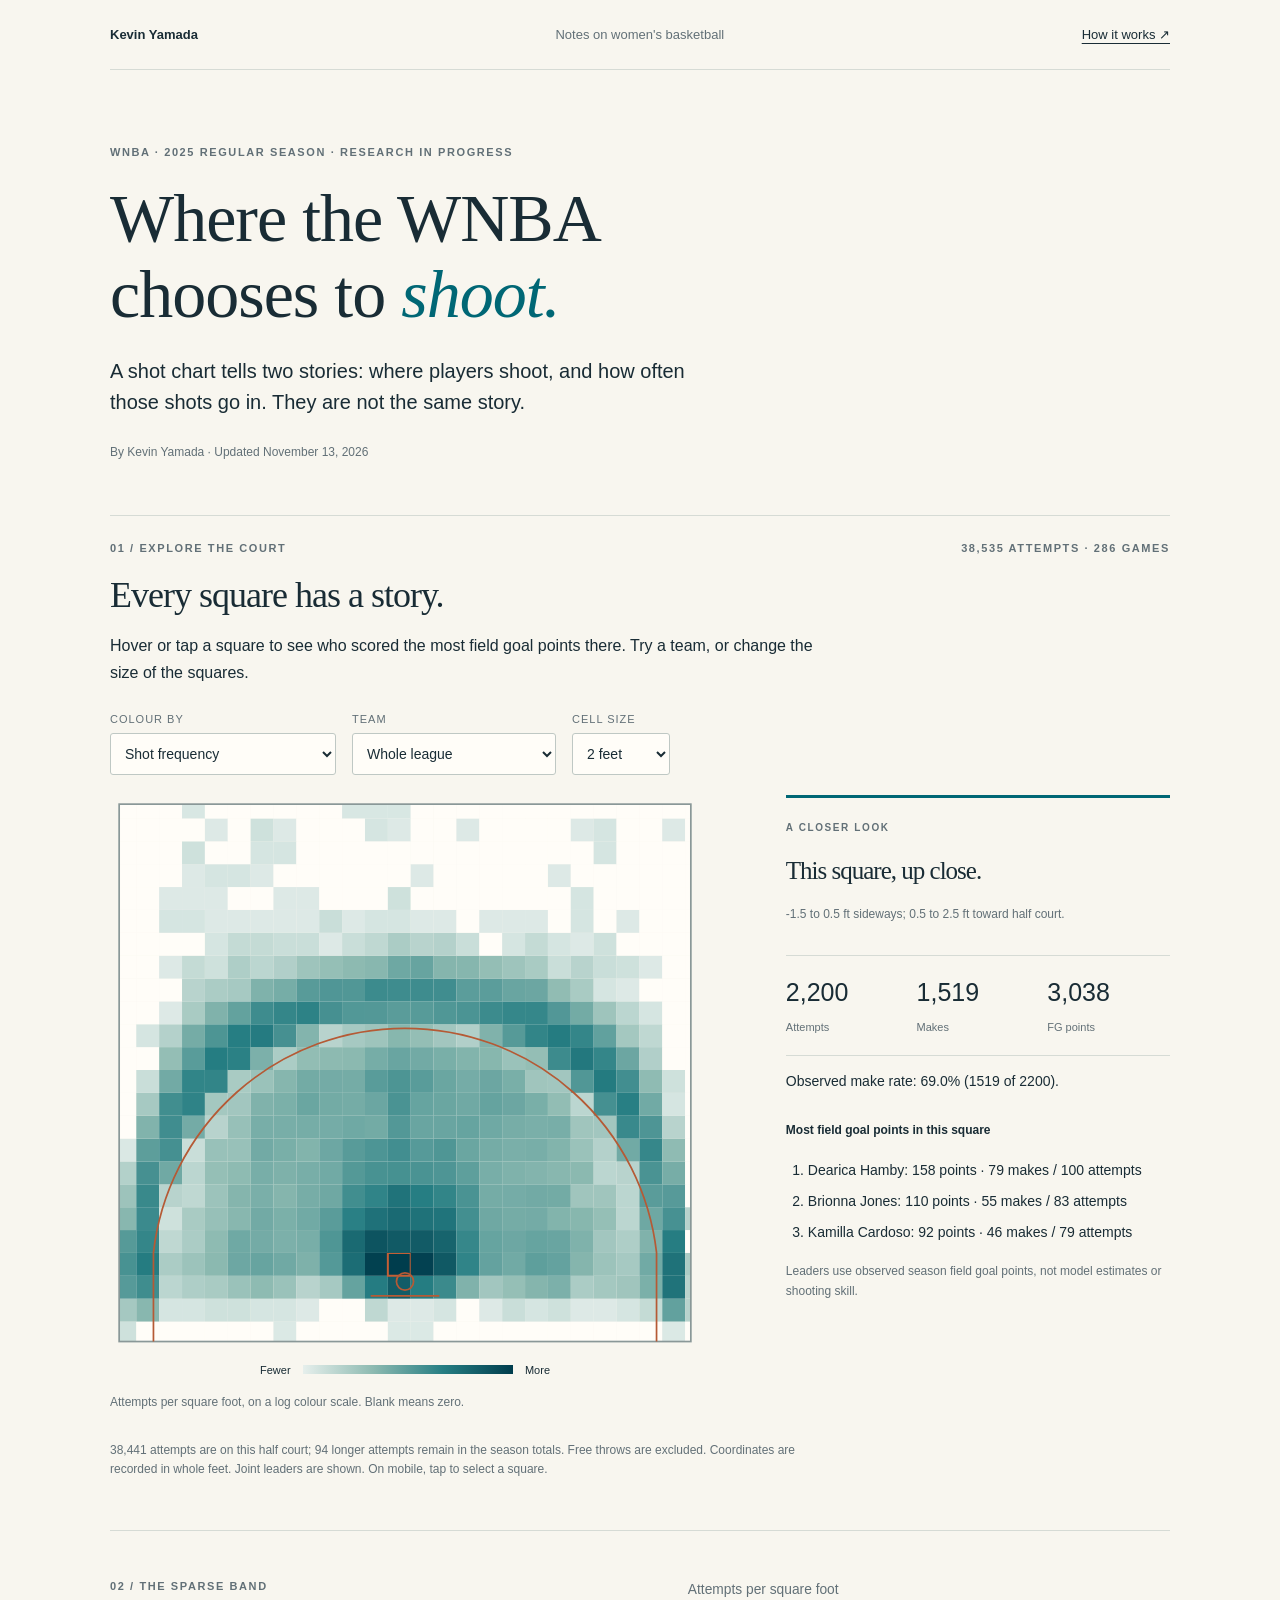
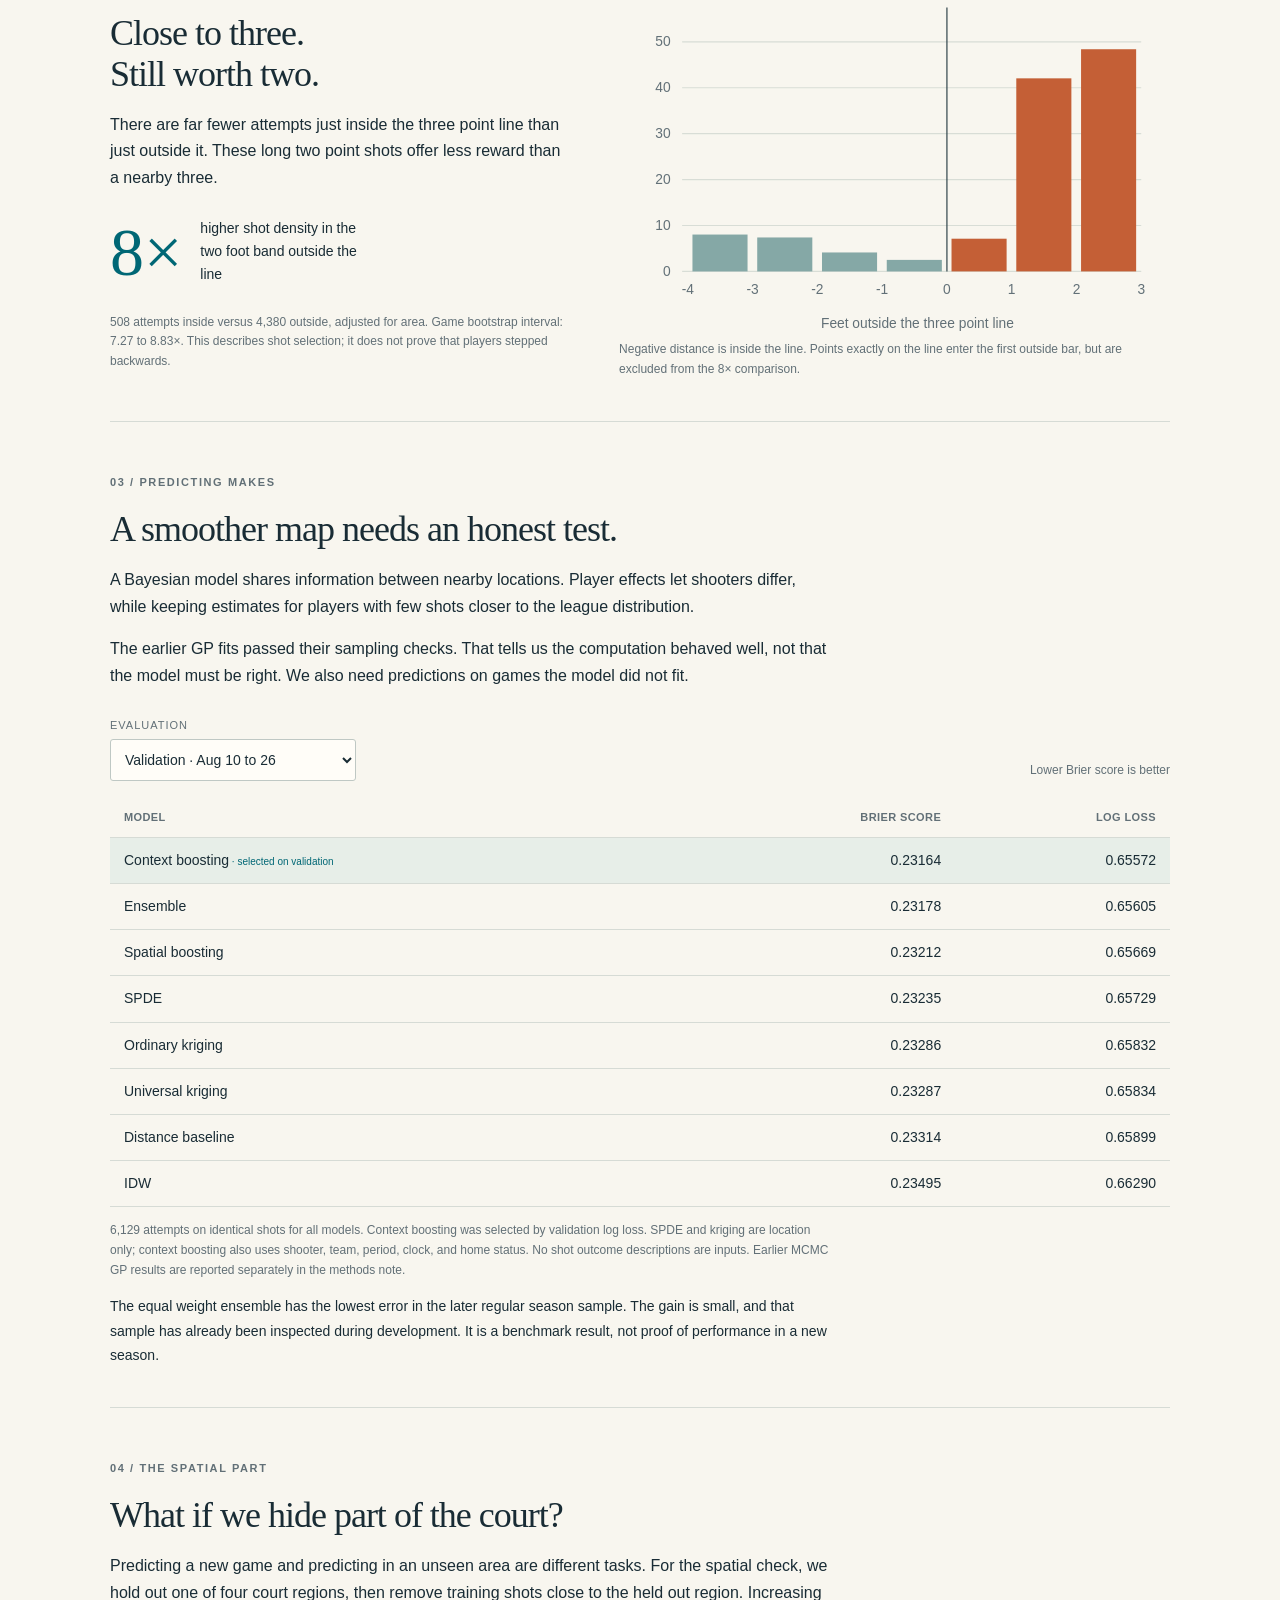
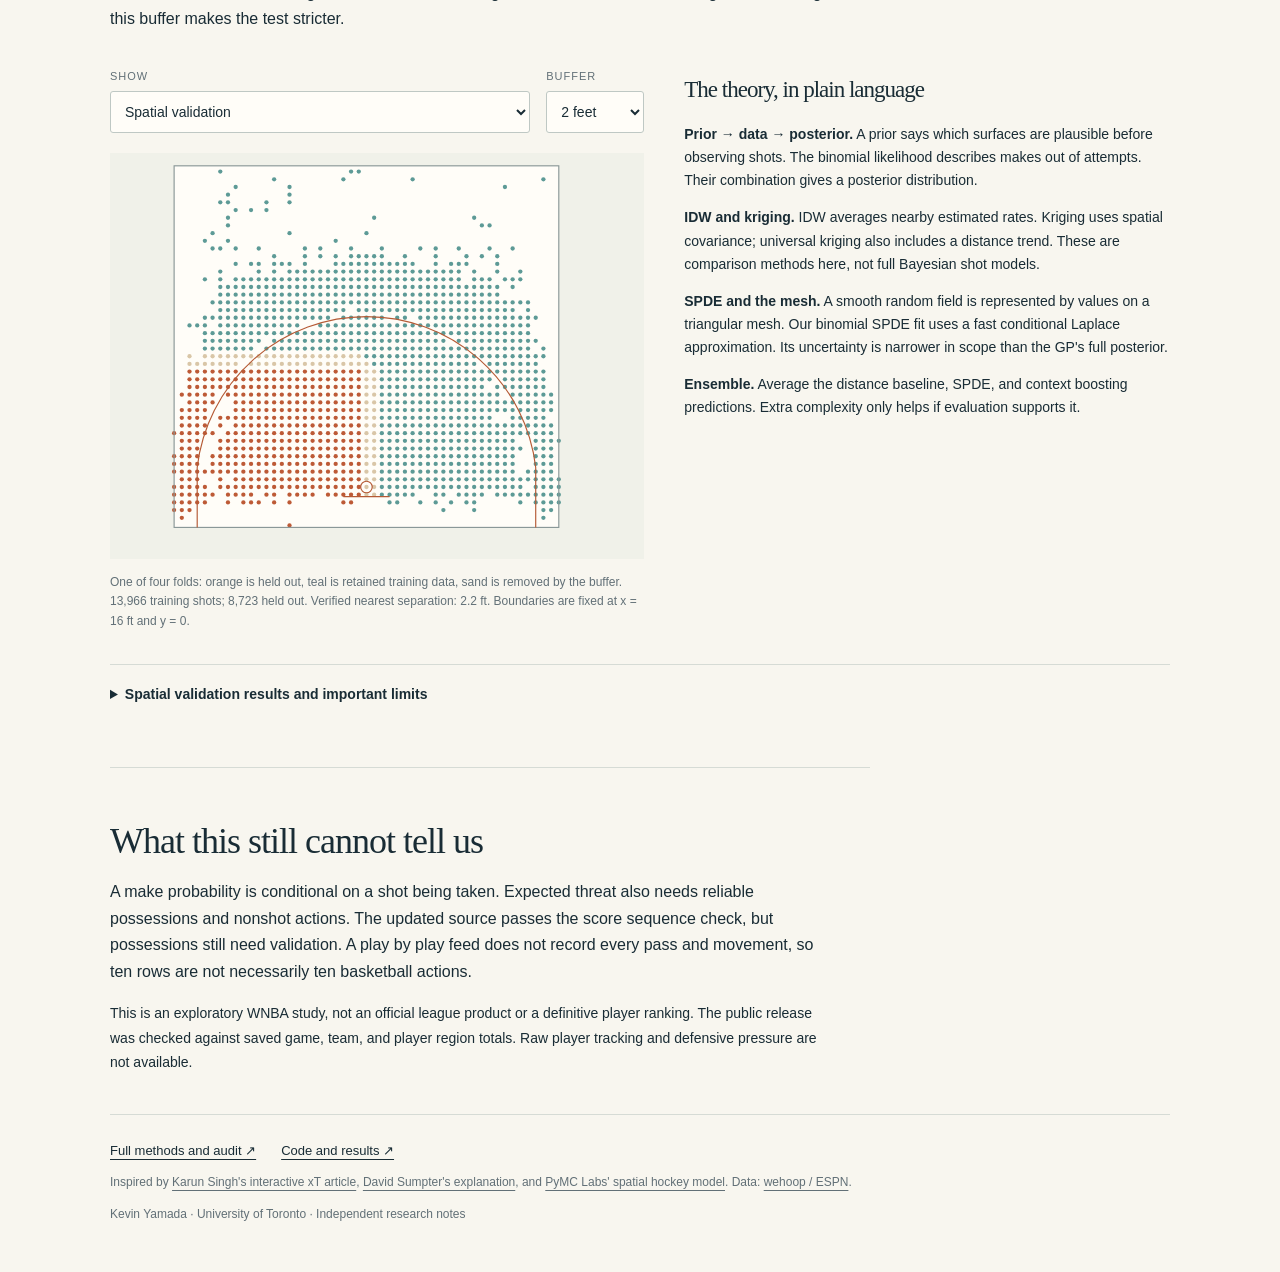
==== wnba/index.html @ 1b4ddf66 "Add interactive WNBA spatial shooting study and audited model comparisons" ====
<!doctype html>
<html lang="en">
<head>
<meta charset="utf-8"><meta name="viewport" content="width=device-width,initial-scale=1">
<title>Where the WNBA chooses to shoot | Kevin Yamada</title>
<meta name="description" content="Explore 38,535 WNBA shots, the sparse band inside the three point line, and what spatial models can actually predict.">
<link rel="stylesheet" href="style.css">
</head>
<body>
<a class="skip" href="#explore">Skip to the court</a>
<header><a href="/">Kevin Yamada</a><span>Notes on women's basketball</span><a href="#methods">How it works ↗</a></header>
<main>
<section class="intro"><p class="kicker">WNBA · 2025 regular season · Research in progress</p><h1>Where the WNBA<br>chooses to <em>shoot.</em></h1><p class="lede">A shot chart tells two stories: where players shoot, and how often those shots go in. They are not the same story.</p><p class="byline">By Kevin Yamada · Updated November 13, 2026</p></section>
<section id="explore" class="explore" aria-labelledby="explore-title"><div class="section-label"><span>01 / Explore the court</span><span>38,535 attempts · 286 games</span></div><h2 id="explore-title">Every square has a story.</h2><p>Hover or tap a square to see who scored the most field goal points there. Try a team, or change the size of the squares.</p>
<div class="controls"><label>Colour by<select id="metric"><option value="attempts">Shot frequency</option><option value="rate">Observed make rate</option><option value="gp">Bayesian make probability</option></select></label><label>Team<select id="team"><option value="all">Whole league</option></select></label><label>Cell size<select id="size"><option value="1">1 foot</option><option value="2" selected>2 feet</option><option value="4">4 feet</option></select></label></div>
<div class="court-layout"><div class="court-wrap"><svg id="court" viewBox="-8 -8 516 486" tabindex="0" role="img" aria-label="Interactive WNBA shot chart. Use arrow keys to explore squares, or hover and tap."></svg><div class="legend"><span id="legend-low">Fewer</span><span class="ramp" id="ramp"></span><span id="legend-high">More</span></div><p id="map-note" class="caption"></p></div><aside id="cell-info" aria-live="polite"><p class="kicker">A closer look</p><h3 id="cell-title">Pick a square.</h3><p id="cell-location">Hover, tap, or use the arrow keys on the court.</p><div class="cell-stats"><div><b id="cell-n">—</b><span>Attempts</span></div><div><b id="cell-k">—</b><span>Makes</span></div><div><b id="cell-points">—</b><span>FG points</span></div></div><p id="cell-rate"></p><p class="leader-label">Most field goal points in this square</p><ol id="leaders"></ol><p id="cell-caution" class="caption">A scoring total measures volume. It is not a ranking of shooting skill.</p><button type="button" id="unpin" hidden>Clear selection</button></aside></div>
<p class="caption">38,441 attempts are on this half court; 94 longer attempts remain in the season totals. Free throws are excluded. Coordinates are recorded in whole feet. Joint leaders are shown. On mobile, tap to select a square.</p>
<noscript><p>This interactive chart needs JavaScript. <a href="https://github.com/kevinyamada/kevinyamada.github.io/blob/main/wnba/research/summary.md">Read the results as text.</a></p></noscript><p id="load-error" hidden>Unable to load the chart. Please reload, or read the linked research notes.</p>
</section>
<section class="band-story" aria-labelledby="band-title"><div><p class="kicker">02 / The sparse band</p><h2 id="band-title">Close to three.<br> Still worth two.</h2><p>There are far fewer attempts just inside the three point line than just outside it. These long two point shots offer less reward than a nearby three.</p><p class="finding"><strong>8×</strong><span>higher shot density in the two foot band outside the line</span></p><p class="caption">508 attempts inside versus 4,380 outside, adjusted for area. Game bootstrap interval: 7.27 to 8.83×. This describes shot selection; it does not prove that players stepped backwards.</p></div><figure><svg id="band" viewBox="0 0 480 320" role="img" aria-label="Shot density drops just inside the three point line and rises outside it"></svg><figcaption>Negative distance is inside the line. Points exactly on the line enter the first outside bar, but are excluded from the 8× comparison.</figcaption></figure></section>
<section id="models"><p class="kicker">03 / Predicting makes</p><h2>A smoother map needs an honest test.</h2><p>A Bayesian model shares information between nearby locations. Player effects let shooters differ, while keeping estimates for players with few shots closer to the league distribution.</p><p>The earlier GP fits passed their sampling checks. That tells us the computation behaved well, not that the model must be right. We also need predictions on games the model did not fit.</p>
<div class="results-head"><label>Evaluation<select id="evaluation"><option value="validation">Validation · Aug 10 to 26</option><option value="test">Later games · Aug 27 onward</option><option value="playoffs">Playoffs</option></select></label><span>Lower Brier score is better</span></div><div class="table-scroll"><table><thead><tr><th>Model</th><th>Brier score</th><th>Log loss</th></tr></thead><tbody id="results"></tbody></table></div><p id="result-note" class="caption"></p>
<p class="small">The equal weight ensemble has the lowest error in the later regular season sample. The gain is small, and that sample has already been inspected during development. It is a benchmark result, not proof of performance in a new season.</p>
</section>
<section id="methods"><p class="kicker">04 / The spatial part</p><h2>What if we hide part of the court?</h2><p>Predicting a new game and predicting in an unseen area are different tasks. For the spatial check, we hold out one of four court regions, then remove training shots close to the held out region. Increasing this buffer makes the test stricter.</p>
<div class="method-layout"><div><div class="controls compact"><label>Show<select id="geometry"><option value="buffer">Spatial validation</option><option value="mesh">SPDE mesh</option><option value="variogram">Residual variogram</option></select></label><label id="buffer-label">Buffer<select id="buffer"><option value="0">0 feet</option><option value="2" selected>2 feet</option><option value="4">4 feet</option></select></label></div><svg id="geometry-chart" viewBox="0 0 500 380" role="img" aria-label="Spatial validation regions, mesh, or variogram"></svg><p id="geometry-note" class="caption"></p></div><div class="method-copy"><h3>The theory, in plain language</h3><p><strong>Prior → data → posterior.</strong> A prior says which surfaces are plausible before observing shots. The binomial likelihood describes makes out of attempts. Their combination gives a posterior distribution.</p><p><strong>IDW and kriging.</strong> IDW averages nearby estimated rates. Kriging uses spatial covariance; universal kriging also includes a distance trend. These are comparison methods here, not full Bayesian shot models.</p><p><strong>SPDE and the mesh.</strong> A smooth random field is represented by values on a triangular mesh. Our binomial SPDE fit uses a fast conditional Laplace approximation. Its uncertainty is narrower in scope than the GP's full posterior.</p><p><strong>Ensemble.</strong> Average the distance baseline, SPDE, and context boosting predictions. Extra complexity only helps if evaluation supports it.</p></div></div>
<details><summary>Spatial validation results and important limits</summary><div class="table-scroll"><table><thead><tr><th>Model</th><th>0 ft buffer</th><th>2 ft buffer</th><th>4 ft buffer</th></tr></thead><tbody id="spatial-results"></tbody></table></div><p class="caption">Pooled Brier scores across four folds, weighted by shot counts. This diagnostic uses the early season training sample. Settings are fixed before fitting each spatial fold. Games can occur on both sides: it tests location transfer, not future game performance. Buffers are a sensitivity study, not a claim that all dependence ends after four feet.</p><p>Mesh refinement changed some local SPDE predictions. The mesh is an approximation, not a physical boundary on the court. Kriging's transformed rate likelihood is also an approximation. See the methods note for parameter choices and checks.</p></details>
</section>
<section class="ending"><h2>What this still cannot tell us</h2><p>A make probability is conditional on a shot being taken. Expected threat also needs reliable possessions and nonshot actions. The updated source passes the score sequence check, but possessions still need validation. A play by play feed does not record every pass and movement, so ten rows are not necessarily ten basketball actions.</p><p class="small">This is an exploratory WNBA study, not an official league product or a definitive player ranking. The public release was checked against saved game, team, and player region totals. Raw player tracking and defensive pressure are not available.</p></section>
<footer><div><a href="https://github.com/kevinyamada/kevinyamada.github.io/blob/main/wnba/research/summary.md">Full methods and audit ↗</a><a href="https://github.com/kevinyamada/kevinyamada.github.io/tree/main/wnba/research">Code and results ↗</a></div><p>Inspired by <a href="https://karun.in/blog/expected-threat.html">Karun Singh's interactive xT article</a>, <a href="https://soccermatics.medium.com/explaining-expected-threat-cbc775d97935">David Sumpter's explanation</a>, and <a href="https://www.pymc-labs.com/blog-posts/bayesian-spatial-modeling-for-evaluating-hockey-goaltending-performance">PyMC Labs' spatial hockey model</a>. Data: <a href="https://github.com/sportsdataverse/wehoop-wnba-data">wehoop / ESPN</a>.</p><p>Kevin Yamada · University of Toronto · Independent research notes</p></footer>
</main><script src="app.js"></script>
</body></html>
---- wnba/style.css ----
:root{--paper:#f8f6ef;--ink:#192c35;--muted:#627077;--line:#d6dbd5;--teal:#006775;--orange:#c45f36}*{box-sizing:border-box}html{scroll-behavior:smooth}body{margin:0;background:var(--paper);color:var(--ink);font-family:Arial,Helvetica,sans-serif;font-size:16px;line-height:1.65}a{color:inherit;text-underline-offset:4px}header,main{max-width:1060px;margin:auto}header{display:flex;gap:25px;justify-content:space-between;align-items:center;border-bottom:1px solid var(--line);padding:24px 0;font-size:13px}header>a:first-child{font-weight:700;text-decoration:none}header span{color:var(--muted)}main{padding-bottom:35px}.intro{max-width:760px;padding:62px 0 40px}.kicker,.section-label{font-size:11px;letter-spacing:1.6px;text-transform:uppercase;font-weight:700;color:var(--muted)}h1,h2,h3{font-family:Georgia,'Times New Roman',serif;line-height:1.12;font-weight:400;letter-spacing:-1px}h1{font-size:clamp(42px,5.8vw,68px);margin:18px 0 24px}h1 em{color:var(--teal);font-weight:400}h2{font-size:36px;margin:18px 0}h3{font-size:25px;margin:20px 0}.lede{font-size:20px;line-height:1.55;max-width:620px}.byline{font-size:12px;color:var(--muted);margin-top:25px}.section-label{display:flex;justify-content:space-between;border-top:1px solid var(--line);padding-top:23px;gap:15px}section>p{max-width:720px}.controls{display:flex;gap:16px;margin:24px 0 20px}label{display:flex;flex-direction:column;font-size:11px;text-transform:uppercase;letter-spacing:1px;color:var(--muted);gap:5px}select{background:#fffdf8;border:1px solid #bfc8c4;border-radius:3px;color:var(--ink);font-size:14px;padding:10px 30px 10px 10px;max-width:100%;min-height:42px}button,select{font-family:inherit}a:focus-visible,button:focus-visible,select:focus-visible,svg:focus-visible,summary:focus-visible{outline:3px solid var(--orange);outline-offset:3px}.court-layout{display:grid;grid-template-columns:1.65fr 1fr;gap:42px;align-items:start}.court-wrap{max-width:590px}#court{width:100%;display:block;touch-action:pan-y}#cell-info{border-top:3px solid var(--teal);padding:12px 0;position:sticky;top:20px}#cell-info .kicker{font-size:10px}#cell-location{font-size:12px;color:var(--muted);min-height:38px}.cell-stats{display:grid;grid-template-columns:repeat(3,1fr);gap:8px;border-top:1px solid var(--line);border-bottom:1px solid var(--line);padding:16px 0}.cell-stats b{font-size:25px;font-weight:500;display:block;font-variant-numeric:tabular-nums}.cell-stats span{font-size:11px;color:var(--muted)}#cell-rate{font-size:14px}.leader-label{font-size:12px;font-weight:700;margin-top:28px}#leaders{padding-left:22px;font-size:14px}#leaders li{padding:4px 0}#unpin{background:transparent;border:1px solid var(--line);padding:8px 14px;color:var(--ink);cursor:pointer}.legend{display:flex;gap:12px;align-items:center;max-width:290px;margin:10px auto 0;font-size:11px}.ramp{height:9px;flex:1;background:linear-gradient(90deg,#e6efec,#8dbab1,#267e83,#003d4d)}.caption,figcaption{font-size:12px;color:var(--muted);line-height:1.65}.caption{margin:14px 0}.band-story{border-top:1px solid var(--line);margin-top:50px;padding:35px 0;display:grid;grid-template-columns:1fr 1.2fr;gap:50px;align-items:center}.band-story figure{margin:0}.band-story svg{display:block;width:100%}.finding{display:flex;gap:18px;align-items:center;margin:26px 0}.finding strong{font-family:Georgia,serif;font-size:68px;font-weight:400;color:var(--teal);line-height:1}.finding span{max-width:170px;font-size:14px}#models,#methods{border-top:1px solid var(--line);padding:40px 0 25px}.results-head{display:flex;align-items:end;justify-content:space-between;margin:27px 0 16px;gap:20px}.results-head>span{font-size:12px;color:var(--muted)}table{width:100%;border-collapse:collapse;font-size:14px;font-variant-numeric:tabular-nums}th,td{text-align:right;border-bottom:1px solid var(--line);padding:11px 14px}th:first-child,td:first-child{text-align:left}th{font-size:11px;letter-spacing:.4px;text-transform:uppercase;color:var(--muted)}tr.selected{background:#e7eeE8}tr.selected td:first-child:after{content:'  · selected on validation';font-size:10px;color:var(--teal)}.table-scroll{overflow-x:auto}.small{font-size:14px;line-height:1.75}.method-layout{display:grid;grid-template-columns:1.1fr 1fr;gap:40px;margin-top:25px}.method-copy p{font-size:14px}.method-copy h3{font-size:23px}#geometry-chart{width:100%;display:block;background:#f0f1e9}.compact{margin-top:10px}.compact label:first-child{flex:1}details{border-top:1px solid var(--line);margin:18px 0;padding:18px 0}summary{cursor:pointer;font-size:14px;font-weight:700}details p{font-size:14px}details table{margin-top:20px}.ending{border-top:1px solid var(--line);padding:35px 0 25px;max-width:760px}footer{border-top:1px solid var(--line);padding-top:25px;color:var(--muted);font-size:12px}footer div{display:flex;gap:25px;font-size:13px;color:var(--ink)}footer p{max-width:770px}.skip{position:absolute;top:-100px;left:20px;background:white;padding:12px;z-index:10}.skip:focus{top:10px}.cell.selected{stroke:var(--orange);stroke-width:2;vector-effect:non-scaling-stroke}.court-lines{pointer-events:none;fill:none;stroke:#b55a35;stroke-width:1.5}.cell{cursor:crosshair}.label-svg{font-family:Arial,sans-serif;fill:var(--muted);font-size:12px}@media(max-width:1120px){header,main{margin-left:28px;margin-right:28px}}@media(max-width:680px){header,main{margin-left:19px;margin-right:19px}header{font-size:12px;padding:18px 0}header span{display:none}.intro{padding:34px 0 25px}h1{font-size:45px;letter-spacing:-1.5px}.lede{font-size:17px}h2{font-size:31px}.section-label{font-size:9px;letter-spacing:.7px}.controls{gap:8px;flex-wrap:wrap}.controls label:first-child{flex:1 1 48%}.controls label{flex:1 1 20%;min-width:75px}select{font-size:13px;padding-right:18px}.court-layout,.band-story,.method-layout{grid-template-columns:1fr;gap:20px}#cell-info{position:static;padding-top:8px}.cell-stats{padding:10px 0}#cell-info h3{margin:10px 0}.leader-label{margin-top:15px}.band-story{margin-top:25px;gap:10px}.band-story h2 br{display:none}.finding strong{font-size:58px}.results-head{align-items:center}.results-head>span{max-width:110px;font-size:11px}th,td{padding:10px 6px;font-size:12px}tr.selected td:first-child:after{display:block;font-size:9px}footer div{flex-direction:column;gap:7px}#models,#methods{padding-top:27px}}@media(prefers-reduced-motion:reduce){html{scroll-behavior:auto}}

@media(max-width:680px){.explore>.controls{display:grid;grid-template-columns:minmax(0,1fr) 95px}.explore>.controls label:first-child{grid-column:1 / -1}.explore>.controls select{width:100%}.explore>.controls label{min-width:0}}

[hidden]{display:none!important}
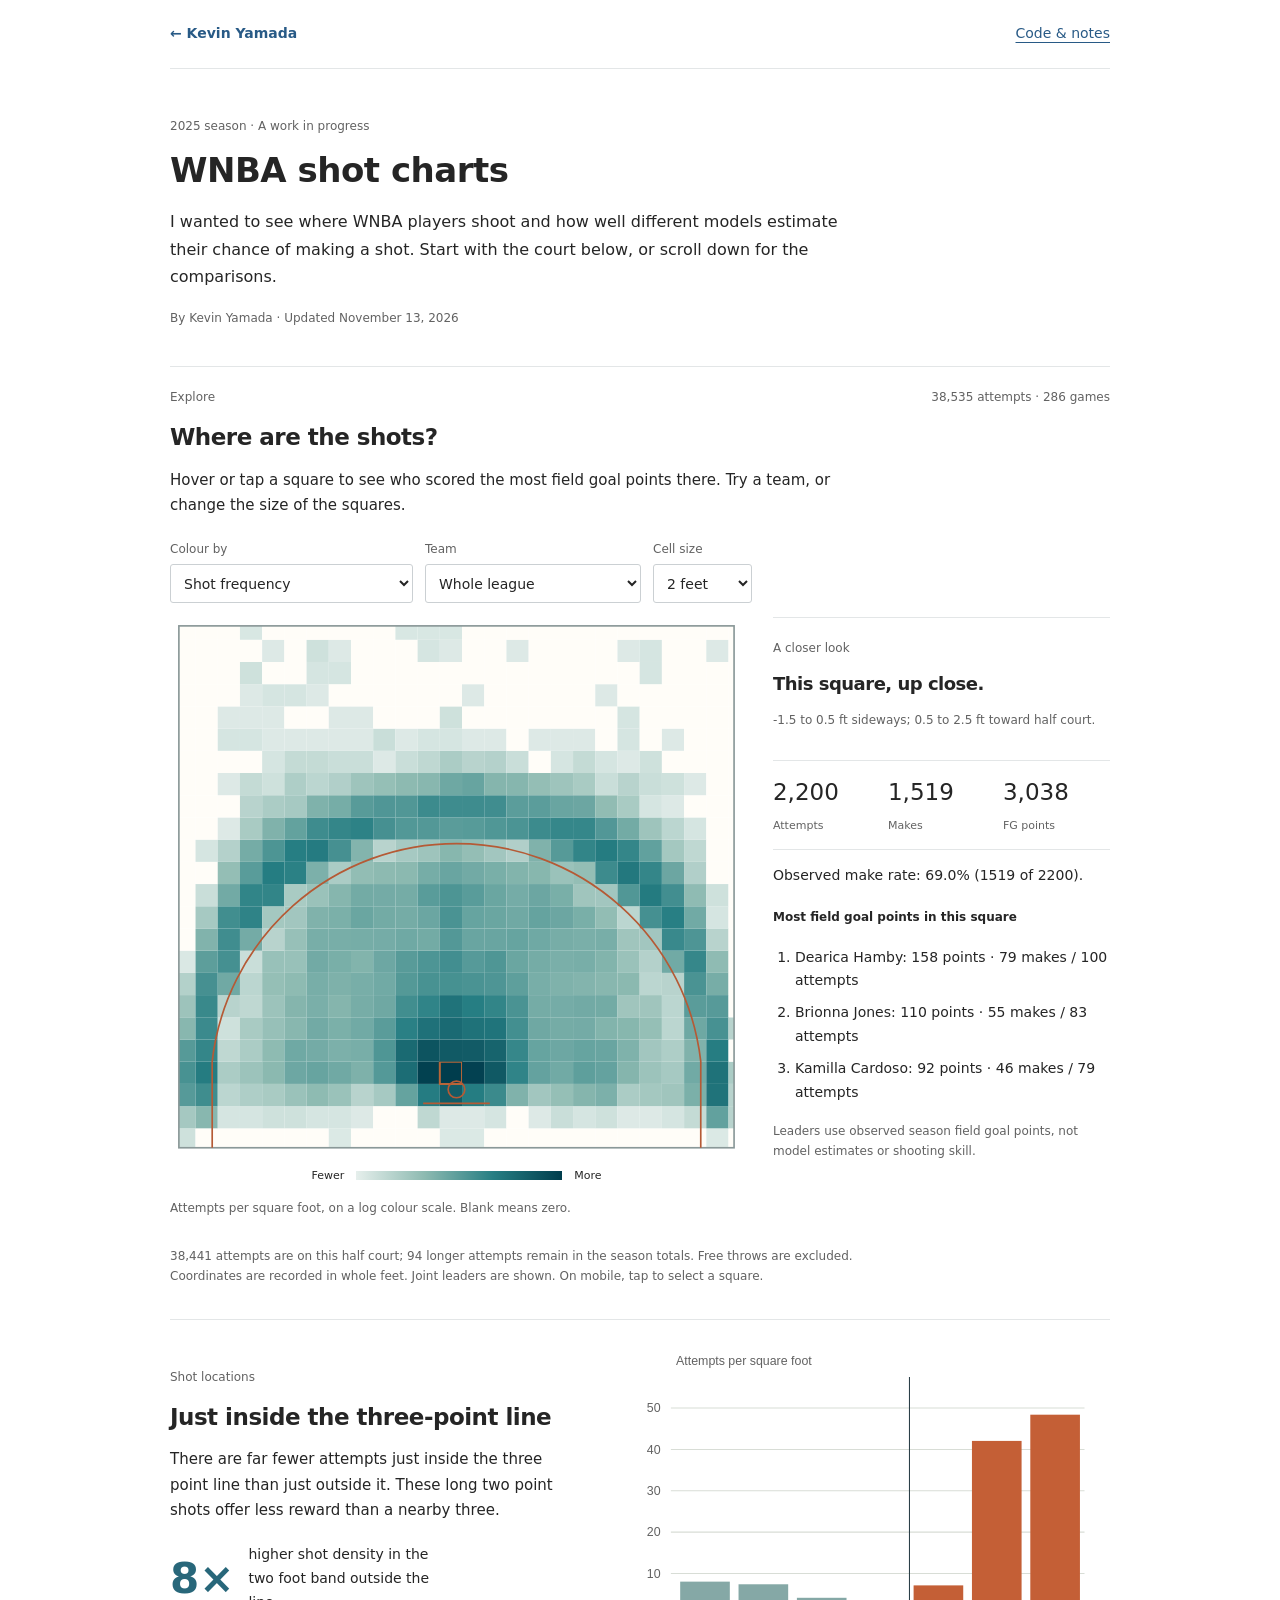
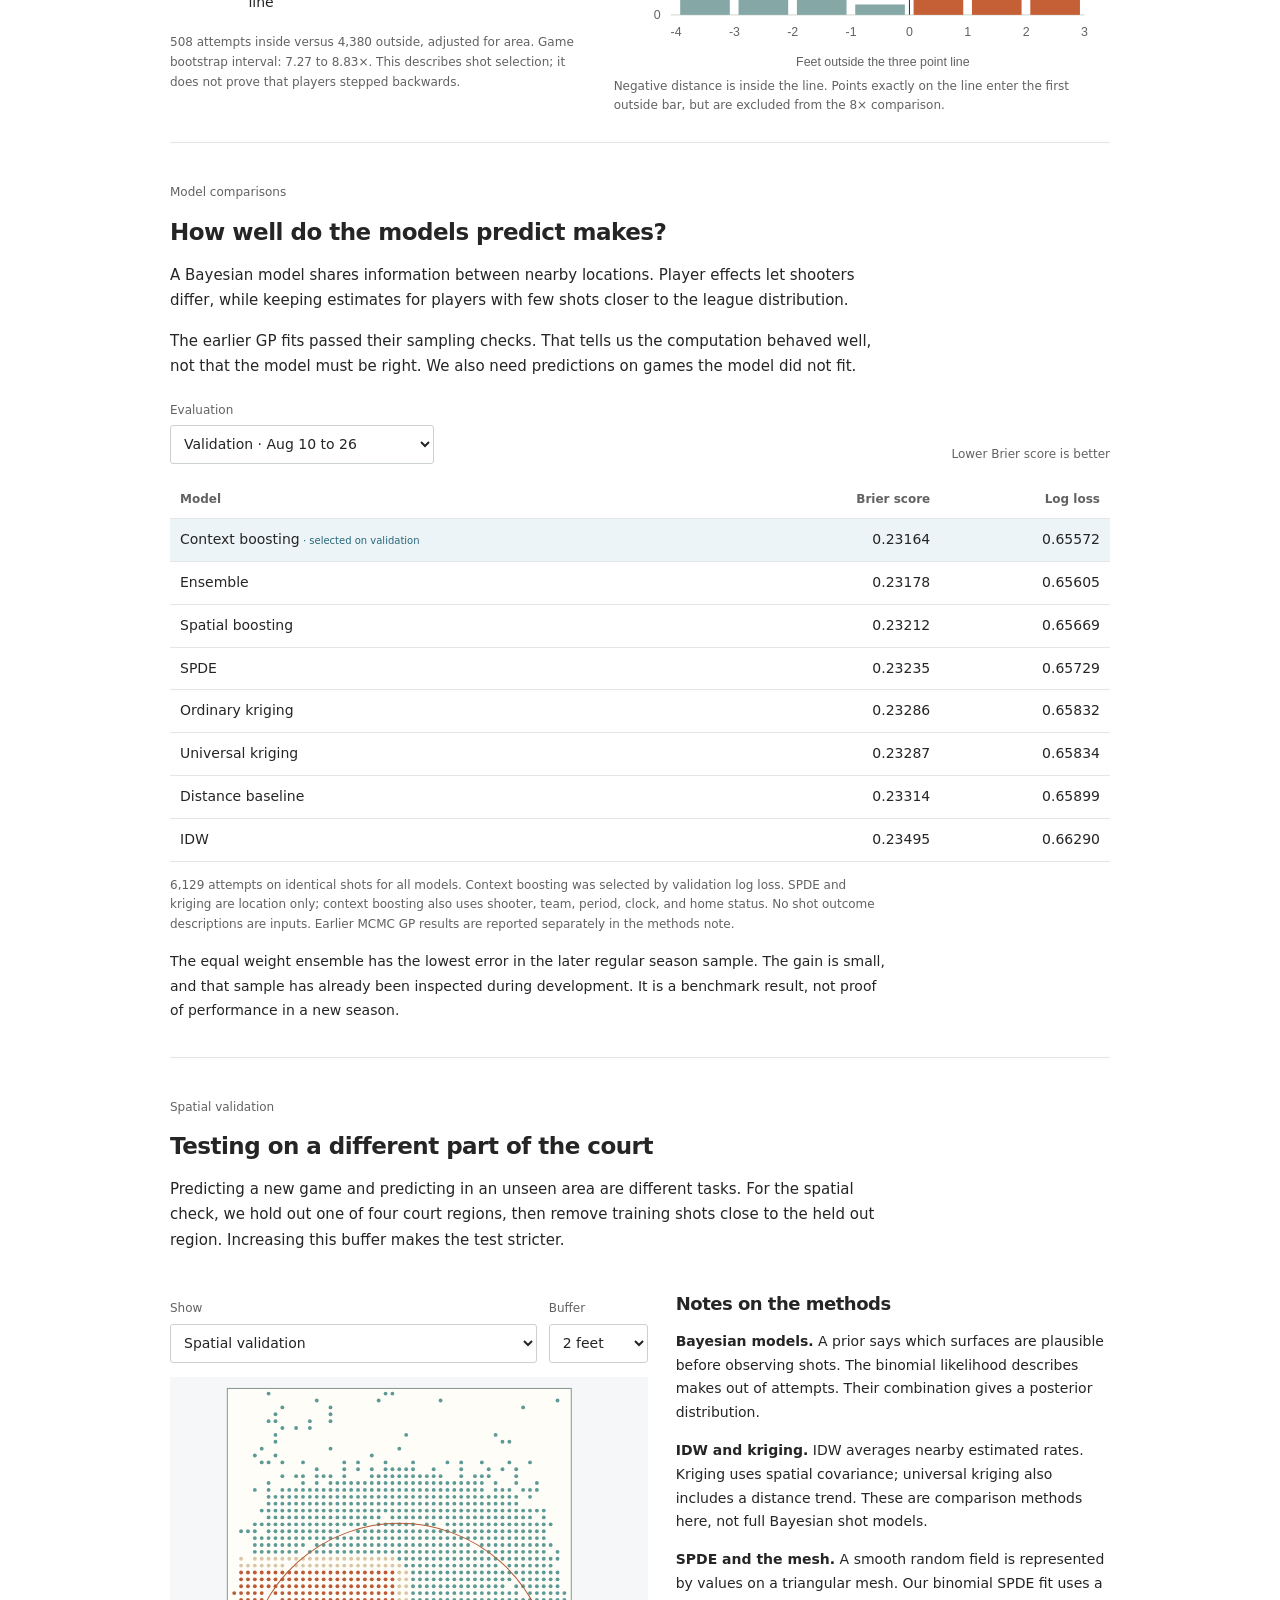
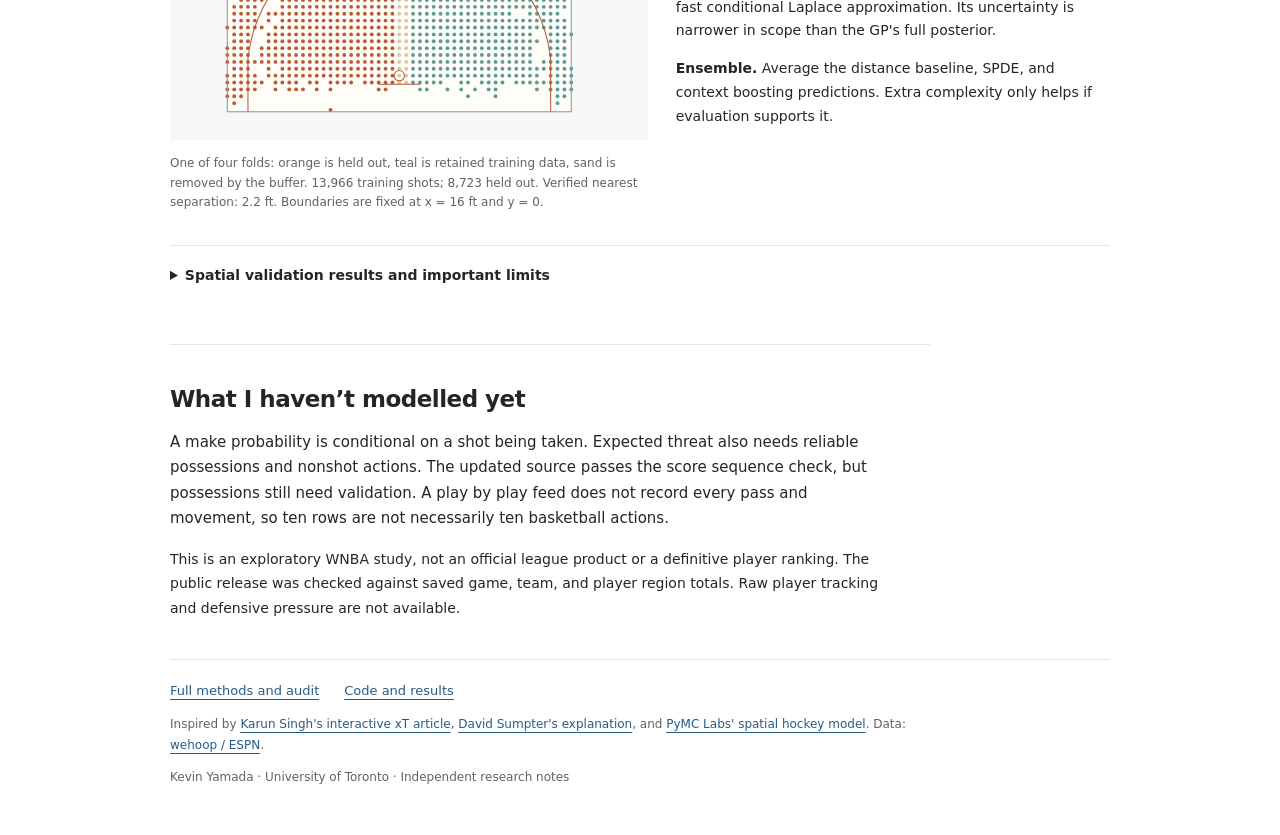
==== commit 08fb31e9: "Simplify portfolio and WNBA pages with personal copy and readable layouts" ====
--- a/wnba/index.html
+++ b/wnba/index.html
@@ -8,25 +8,25 @@
 </head>
 <body>
 <a class="skip" href="#explore">Skip to the court</a>
-<header><a href="/">Kevin Yamada</a><span>Notes on women's basketball</span><a href="#methods">How it works ↗</a></header>
+<header><a href="https://kevinyamada.github.io/">← Kevin Yamada</a><a href="https://github.com/kevinyamada/wnba-shot-atlas">Code &amp; notes</a></header>
 <main>
-<section class="intro"><p class="kicker">WNBA · 2025 regular season · Research in progress</p><h1>Where the WNBA<br>chooses to <em>shoot.</em></h1><p class="lede">A shot chart tells two stories: where players shoot, and how often those shots go in. They are not the same story.</p><p class="byline">By Kevin Yamada · Updated November 13, 2026</p></section>
-<section id="explore" class="explore" aria-labelledby="explore-title"><div class="section-label"><span>01 / Explore the court</span><span>38,535 attempts · 286 games</span></div><h2 id="explore-title">Every square has a story.</h2><p>Hover or tap a square to see who scored the most field goal points there. Try a team, or change the size of the squares.</p>
+<section class="intro"><p class="kicker">2025 season · A work in progress</p><h1>WNBA shot charts</h1><p class="lede">I wanted to see where WNBA players shoot and how well different models estimate their chance of making a shot. Start with the court below, or scroll down for the comparisons.</p><p class="byline">By Kevin Yamada · Updated November 13, 2026</p></section>
+<section id="explore" class="explore" aria-labelledby="explore-title"><div class="section-label"><span>Explore</span><span>38,535 attempts · 286 games</span></div><h2 id="explore-title">Where are the shots?</h2><p>Hover or tap a square to see who scored the most field goal points there. Try a team, or change the size of the squares.</p>
 <div class="controls"><label>Colour by<select id="metric"><option value="attempts">Shot frequency</option><option value="rate">Observed make rate</option><option value="gp">Bayesian make probability</option></select></label><label>Team<select id="team"><option value="all">Whole league</option></select></label><label>Cell size<select id="size"><option value="1">1 foot</option><option value="2" selected>2 feet</option><option value="4">4 feet</option></select></label></div>
 <div class="court-layout"><div class="court-wrap"><svg id="court" viewBox="-8 -8 516 486" tabindex="0" role="img" aria-label="Interactive WNBA shot chart. Use arrow keys to explore squares, or hover and tap."></svg><div class="legend"><span id="legend-low">Fewer</span><span class="ramp" id="ramp"></span><span id="legend-high">More</span></div><p id="map-note" class="caption"></p></div><aside id="cell-info" aria-live="polite"><p class="kicker">A closer look</p><h3 id="cell-title">Pick a square.</h3><p id="cell-location">Hover, tap, or use the arrow keys on the court.</p><div class="cell-stats"><div><b id="cell-n">—</b><span>Attempts</span></div><div><b id="cell-k">—</b><span>Makes</span></div><div><b id="cell-points">—</b><span>FG points</span></div></div><p id="cell-rate"></p><p class="leader-label">Most field goal points in this square</p><ol id="leaders"></ol><p id="cell-caution" class="caption">A scoring total measures volume. It is not a ranking of shooting skill.</p><button type="button" id="unpin" hidden>Clear selection</button></aside></div>
 <p class="caption">38,441 attempts are on this half court; 94 longer attempts remain in the season totals. Free throws are excluded. Coordinates are recorded in whole feet. Joint leaders are shown. On mobile, tap to select a square.</p>
-<noscript><p>This interactive chart needs JavaScript. <a href="https://github.com/kevinyamada/kevinyamada.github.io/blob/main/wnba/research/summary.md">Read the results as text.</a></p></noscript><p id="load-error" hidden>Unable to load the chart. Please reload, or read the linked research notes.</p>
+<noscript><p>This interactive chart needs JavaScript. <a href="https://github.com/kevinyamada/wnba-shot-atlas/blob/main/research/summary.md">Read the results as text.</a></p></noscript><p id="load-error" hidden>Unable to load the chart. Please reload, or read the linked research notes.</p>
 </section>
-<section class="band-story" aria-labelledby="band-title"><div><p class="kicker">02 / The sparse band</p><h2 id="band-title">Close to three.<br> Still worth two.</h2><p>There are far fewer attempts just inside the three point line than just outside it. These long two point shots offer less reward than a nearby three.</p><p class="finding"><strong>8×</strong><span>higher shot density in the two foot band outside the line</span></p><p class="caption">508 attempts inside versus 4,380 outside, adjusted for area. Game bootstrap interval: 7.27 to 8.83×. This describes shot selection; it does not prove that players stepped backwards.</p></div><figure><svg id="band" viewBox="0 0 480 320" role="img" aria-label="Shot density drops just inside the three point line and rises outside it"></svg><figcaption>Negative distance is inside the line. Points exactly on the line enter the first outside bar, but are excluded from the 8× comparison.</figcaption></figure></section>
-<section id="models"><p class="kicker">03 / Predicting makes</p><h2>A smoother map needs an honest test.</h2><p>A Bayesian model shares information between nearby locations. Player effects let shooters differ, while keeping estimates for players with few shots closer to the league distribution.</p><p>The earlier GP fits passed their sampling checks. That tells us the computation behaved well, not that the model must be right. We also need predictions on games the model did not fit.</p>
+<section class="band-story" aria-labelledby="band-title"><div><p class="kicker">Shot locations</p><h2 id="band-title">Just inside the three-point line</h2><p>There are far fewer attempts just inside the three point line than just outside it. These long two point shots offer less reward than a nearby three.</p><p class="finding"><strong>8×</strong><span>higher shot density in the two foot band outside the line</span></p><p class="caption">508 attempts inside versus 4,380 outside, adjusted for area. Game bootstrap interval: 7.27 to 8.83×. This describes shot selection; it does not prove that players stepped backwards.</p></div><figure><svg id="band" viewBox="0 0 480 320" role="img" aria-label="Shot density drops just inside the three point line and rises outside it"></svg><figcaption>Negative distance is inside the line. Points exactly on the line enter the first outside bar, but are excluded from the 8× comparison.</figcaption></figure></section>
+<section id="models"><p class="kicker">Model comparisons</p><h2>How well do the models predict makes?</h2><p>A Bayesian model shares information between nearby locations. Player effects let shooters differ, while keeping estimates for players with few shots closer to the league distribution.</p><p>The earlier GP fits passed their sampling checks. That tells us the computation behaved well, not that the model must be right. We also need predictions on games the model did not fit.</p>
 <div class="results-head"><label>Evaluation<select id="evaluation"><option value="validation">Validation · Aug 10 to 26</option><option value="test">Later games · Aug 27 onward</option><option value="playoffs">Playoffs</option></select></label><span>Lower Brier score is better</span></div><div class="table-scroll"><table><thead><tr><th>Model</th><th>Brier score</th><th>Log loss</th></tr></thead><tbody id="results"></tbody></table></div><p id="result-note" class="caption"></p>
 <p class="small">The equal weight ensemble has the lowest error in the later regular season sample. The gain is small, and that sample has already been inspected during development. It is a benchmark result, not proof of performance in a new season.</p>
 </section>
-<section id="methods"><p class="kicker">04 / The spatial part</p><h2>What if we hide part of the court?</h2><p>Predicting a new game and predicting in an unseen area are different tasks. For the spatial check, we hold out one of four court regions, then remove training shots close to the held out region. Increasing this buffer makes the test stricter.</p>
-<div class="method-layout"><div><div class="controls compact"><label>Show<select id="geometry"><option value="buffer">Spatial validation</option><option value="mesh">SPDE mesh</option><option value="variogram">Residual variogram</option></select></label><label id="buffer-label">Buffer<select id="buffer"><option value="0">0 feet</option><option value="2" selected>2 feet</option><option value="4">4 feet</option></select></label></div><svg id="geometry-chart" viewBox="0 0 500 380" role="img" aria-label="Spatial validation regions, mesh, or variogram"></svg><p id="geometry-note" class="caption"></p></div><div class="method-copy"><h3>The theory, in plain language</h3><p><strong>Prior → data → posterior.</strong> A prior says which surfaces are plausible before observing shots. The binomial likelihood describes makes out of attempts. Their combination gives a posterior distribution.</p><p><strong>IDW and kriging.</strong> IDW averages nearby estimated rates. Kriging uses spatial covariance; universal kriging also includes a distance trend. These are comparison methods here, not full Bayesian shot models.</p><p><strong>SPDE and the mesh.</strong> A smooth random field is represented by values on a triangular mesh. Our binomial SPDE fit uses a fast conditional Laplace approximation. Its uncertainty is narrower in scope than the GP's full posterior.</p><p><strong>Ensemble.</strong> Average the distance baseline, SPDE, and context boosting predictions. Extra complexity only helps if evaluation supports it.</p></div></div>
+<section id="methods"><p class="kicker">Spatial validation</p><h2>Testing on a different part of the court</h2><p>Predicting a new game and predicting in an unseen area are different tasks. For the spatial check, we hold out one of four court regions, then remove training shots close to the held out region. Increasing this buffer makes the test stricter.</p>
+<div class="method-layout"><div><div class="controls compact"><label>Show<select id="geometry"><option value="buffer">Spatial validation</option><option value="mesh">SPDE mesh</option><option value="variogram">Residual variogram</option></select></label><label id="buffer-label">Buffer<select id="buffer"><option value="0">0 feet</option><option value="2" selected>2 feet</option><option value="4">4 feet</option></select></label></div><svg id="geometry-chart" viewBox="0 0 500 380" role="img" aria-label="Spatial validation regions, mesh, or variogram"></svg><p id="geometry-note" class="caption"></p></div><div class="method-copy"><h3>Notes on the methods</h3><p><strong>Bayesian models.</strong> A prior says which surfaces are plausible before observing shots. The binomial likelihood describes makes out of attempts. Their combination gives a posterior distribution.</p><p><strong>IDW and kriging.</strong> IDW averages nearby estimated rates. Kriging uses spatial covariance; universal kriging also includes a distance trend. These are comparison methods here, not full Bayesian shot models.</p><p><strong>SPDE and the mesh.</strong> A smooth random field is represented by values on a triangular mesh. Our binomial SPDE fit uses a fast conditional Laplace approximation. Its uncertainty is narrower in scope than the GP's full posterior.</p><p><strong>Ensemble.</strong> Average the distance baseline, SPDE, and context boosting predictions. Extra complexity only helps if evaluation supports it.</p></div></div>
 <details><summary>Spatial validation results and important limits</summary><div class="table-scroll"><table><thead><tr><th>Model</th><th>0 ft buffer</th><th>2 ft buffer</th><th>4 ft buffer</th></tr></thead><tbody id="spatial-results"></tbody></table></div><p class="caption">Pooled Brier scores across four folds, weighted by shot counts. This diagnostic uses the early season training sample. Settings are fixed before fitting each spatial fold. Games can occur on both sides: it tests location transfer, not future game performance. Buffers are a sensitivity study, not a claim that all dependence ends after four feet.</p><p>Mesh refinement changed some local SPDE predictions. The mesh is an approximation, not a physical boundary on the court. Kriging's transformed rate likelihood is also an approximation. See the methods note for parameter choices and checks.</p></details>
 </section>
-<section class="ending"><h2>What this still cannot tell us</h2><p>A make probability is conditional on a shot being taken. Expected threat also needs reliable possessions and nonshot actions. The updated source passes the score sequence check, but possessions still need validation. A play by play feed does not record every pass and movement, so ten rows are not necessarily ten basketball actions.</p><p class="small">This is an exploratory WNBA study, not an official league product or a definitive player ranking. The public release was checked against saved game, team, and player region totals. Raw player tracking and defensive pressure are not available.</p></section>
-<footer><div><a href="https://github.com/kevinyamada/kevinyamada.github.io/blob/main/wnba/research/summary.md">Full methods and audit ↗</a><a href="https://github.com/kevinyamada/kevinyamada.github.io/tree/main/wnba/research">Code and results ↗</a></div><p>Inspired by <a href="https://karun.in/blog/expected-threat.html">Karun Singh's interactive xT article</a>, <a href="https://soccermatics.medium.com/explaining-expected-threat-cbc775d97935">David Sumpter's explanation</a>, and <a href="https://www.pymc-labs.com/blog-posts/bayesian-spatial-modeling-for-evaluating-hockey-goaltending-performance">PyMC Labs' spatial hockey model</a>. Data: <a href="https://github.com/sportsdataverse/wehoop-wnba-data">wehoop / ESPN</a>.</p><p>Kevin Yamada · University of Toronto · Independent research notes</p></footer>
+<section class="ending"><h2>What I haven’t modelled yet</h2><p>A make probability is conditional on a shot being taken. Expected threat also needs reliable possessions and nonshot actions. The updated source passes the score sequence check, but possessions still need validation. A play by play feed does not record every pass and movement, so ten rows are not necessarily ten basketball actions.</p><p class="small">This is an exploratory WNBA study, not an official league product or a definitive player ranking. The public release was checked against saved game, team, and player region totals. Raw player tracking and defensive pressure are not available.</p></section>
+<footer><div><a href="https://github.com/kevinyamada/wnba-shot-atlas/blob/main/research/summary.md">Full methods and audit</a><a href="https://github.com/kevinyamada/wnba-shot-atlas/tree/main/research">Code and results</a></div><p>Inspired by <a href="https://karun.in/blog/expected-threat.html">Karun Singh's interactive xT article</a>, <a href="https://soccermatics.medium.com/explaining-expected-threat-cbc775d97935">David Sumpter's explanation</a>, and <a href="https://www.pymc-labs.com/blog-posts/bayesian-spatial-modeling-for-evaluating-hockey-goaltending-performance">PyMC Labs' spatial hockey model</a>. Data: <a href="https://github.com/sportsdataverse/wehoop-wnba-data">wehoop / ESPN</a>.</p><p>Kevin Yamada · University of Toronto · Independent research notes</p></footer>
 </main><script src="app.js"></script>
 </body></html>
--- a/wnba/style.css
+++ b/wnba/style.css
@@ -3,3 +3,13 @@
 @media(max-width:680px){.explore>.controls{display:grid;grid-template-columns:minmax(0,1fr) 95px}.explore>.controls label:first-child{grid-column:1 / -1}.explore>.controls select{width:100%}.explore>.controls label{min-width:0}}
 
 [hidden]{display:none!important}
+
+/* A small research page, with the chart as the main focus. */
+:root{--paper:#fff;--ink:#252525;--muted:#626262;--line:#e3e6e7;--teal:#28677a;--orange:#b76639}
+body{font-family:system-ui,-apple-system,BlinkMacSystemFont,"Segoe UI",sans-serif;font-size:15px;line-height:1.7}
+a{color:#285a86}header,main{max-width:940px}header{padding:22px 0;font-size:14px}.intro{padding:35px 0 26px;max-width:690px}
+h1,h2,h3{font-family:inherit;font-weight:600;letter-spacing:-.5px;line-height:1.3}h1{font-size:34px;margin:8px 0 15px}h2{font-size:23px;margin:15px 0}h3{font-size:18px;margin:14px 0}.lede{font-size:16px;line-height:1.7;max-width:670px}.byline{margin-top:18px}
+.kicker,.section-label{font-size:12px;letter-spacing:0;text-transform:none;font-weight:500}.section-label{padding-top:20px}.controls{gap:12px;margin:20px 0 14px}label{font-size:12px;letter-spacing:0;text-transform:none}select{background:#fff;font-size:14px;border-color:#cbd0d3;padding:8px 26px 8px 9px;min-height:39px}
+.court-layout{grid-template-columns:1.7fr 1fr;gap:30px}#cell-info{border-top:1px solid var(--line);padding-top:8px}#cell-info .kicker{font-size:12px}.cell-stats b{font-size:23px}.cell-stats{padding:12px 0}.leader-label{margin-top:19px}.caption,figcaption{font-size:12px}.band-story{margin-top:32px;padding:26px 0;gap:30px}.finding strong{font-family:inherit;font-size:42px;font-weight:600}.finding span{max-width:190px}.finding{gap:14px;margin:19px 0}
+#models,#methods{padding:27px 0 20px}.method-copy h3{font-size:18px}#geometry-chart{background:#f6f7f8}.method-layout{gap:28px}.ending{padding:25px 0}.results-head{margin-top:20px}th{font-size:12px;letter-spacing:0;text-transform:none;font-weight:600}th,td{padding:9px 10px}tr.selected{background:#edf4f7}footer{padding-top:20px}footer div{font-size:13px}
+@media(max-width:680px){header,main{margin-left:18px;margin-right:18px}.intro{padding:25px 0 22px}h1{font-size:29px;letter-spacing:-.5px}h2{font-size:22px}.lede{font-size:15px}.court-layout{grid-template-columns:1fr;gap:18px}.band-story,.method-layout{grid-template-columns:1fr;gap:18px}.section-label{font-size:11px;letter-spacing:0}.finding strong{font-size:38px}.method-copy h3{font-size:18px}header{font-size:13px}.caption{line-height:1.65}}
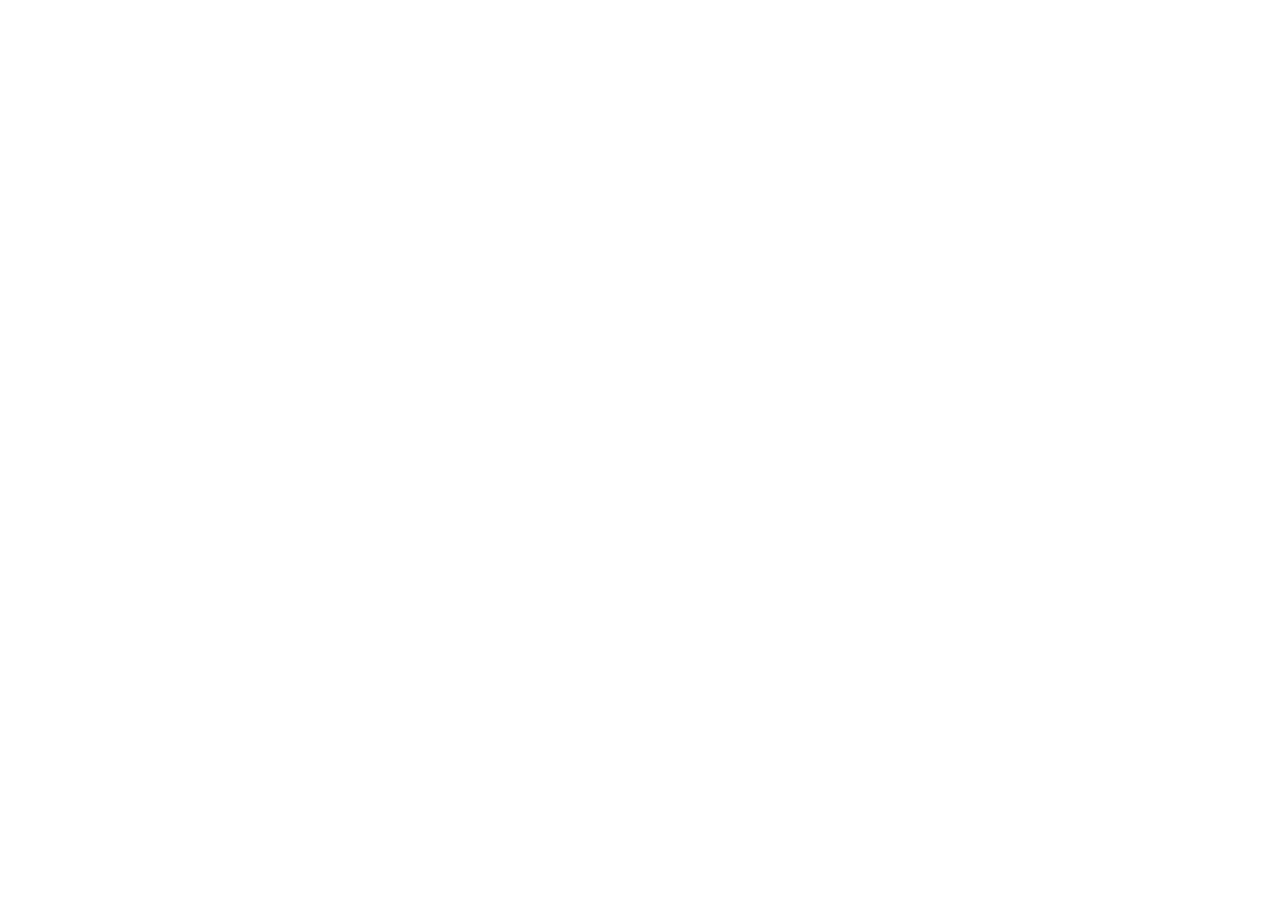
==== commit 9b8203cc: "Feature current projects and redirect the old WNBA app address" ====
--- a/wnba/index.html
+++ b/wnba/index.html
@@ -1,32 +1,15 @@
 <!doctype html>
 <html lang="en">
 <head>
-<meta charset="utf-8"><meta name="viewport" content="width=device-width,initial-scale=1">
-<title>Where the WNBA chooses to shoot | Kevin Yamada</title>
-<meta name="description" content="Explore 38,535 WNBA shots, the sparse band inside the three point line, and what spatial models can actually predict.">
-<link rel="stylesheet" href="style.css">
+<meta charset="utf-8">
+<meta name="viewport" content="width=device-width,initial-scale=1">
+<title>WNBA Shot Atlas has moved | Kevin Yamada</title>
+<meta name="description" content="Open the current WNBA Shot Atlas, including the latest spatial models, possession-value study, and research notes.">
+<link rel="canonical" href="https://kevinyamada.github.io/wnba-shot-atlas/">
+<meta http-equiv="refresh" content="0; url=https://kevinyamada.github.io/wnba-shot-atlas/">
+<script>window.location.replace("https://kevinyamada.github.io/wnba-shot-atlas/" + window.location.search + window.location.hash);</script>
 </head>
 <body>
-<a class="skip" href="#explore">Skip to the court</a>
-<header><a href="https://kevinyamada.github.io/">← Kevin Yamada</a><a href="https://github.com/kevinyamada/wnba-shot-atlas">Code &amp; notes</a></header>
-<main>
-<section class="intro"><p class="kicker">2025 season · A work in progress</p><h1>WNBA shot charts</h1><p class="lede">I wanted to see where WNBA players shoot and how well different models estimate their chance of making a shot. Start with the court below, or scroll down for the comparisons.</p><p class="byline">By Kevin Yamada · Updated November 13, 2026</p></section>
-<section id="explore" class="explore" aria-labelledby="explore-title"><div class="section-label"><span>Explore</span><span>38,535 attempts · 286 games</span></div><h2 id="explore-title">Where are the shots?</h2><p>Hover or tap a square to see who scored the most field goal points there. Try a team, or change the size of the squares.</p>
-<div class="controls"><label>Colour by<select id="metric"><option value="attempts">Shot frequency</option><option value="rate">Observed make rate</option><option value="gp">Bayesian make probability</option></select></label><label>Team<select id="team"><option value="all">Whole league</option></select></label><label>Cell size<select id="size"><option value="1">1 foot</option><option value="2" selected>2 feet</option><option value="4">4 feet</option></select></label></div>
-<div class="court-layout"><div class="court-wrap"><svg id="court" viewBox="-8 -8 516 486" tabindex="0" role="img" aria-label="Interactive WNBA shot chart. Use arrow keys to explore squares, or hover and tap."></svg><div class="legend"><span id="legend-low">Fewer</span><span class="ramp" id="ramp"></span><span id="legend-high">More</span></div><p id="map-note" class="caption"></p></div><aside id="cell-info" aria-live="polite"><p class="kicker">A closer look</p><h3 id="cell-title">Pick a square.</h3><p id="cell-location">Hover, tap, or use the arrow keys on the court.</p><div class="cell-stats"><div><b id="cell-n">—</b><span>Attempts</span></div><div><b id="cell-k">—</b><span>Makes</span></div><div><b id="cell-points">—</b><span>FG points</span></div></div><p id="cell-rate"></p><p class="leader-label">Most field goal points in this square</p><ol id="leaders"></ol><p id="cell-caution" class="caption">A scoring total measures volume. It is not a ranking of shooting skill.</p><button type="button" id="unpin" hidden>Clear selection</button></aside></div>
-<p class="caption">38,441 attempts are on this half court; 94 longer attempts remain in the season totals. Free throws are excluded. Coordinates are recorded in whole feet. Joint leaders are shown. On mobile, tap to select a square.</p>
-<noscript><p>This interactive chart needs JavaScript. <a href="https://github.com/kevinyamada/wnba-shot-atlas/blob/main/research/summary.md">Read the results as text.</a></p></noscript><p id="load-error" hidden>Unable to load the chart. Please reload, or read the linked research notes.</p>
-</section>
-<section class="band-story" aria-labelledby="band-title"><div><p class="kicker">Shot locations</p><h2 id="band-title">Just inside the three-point line</h2><p>There are far fewer attempts just inside the three point line than just outside it. These long two point shots offer less reward than a nearby three.</p><p class="finding"><strong>8×</strong><span>higher shot density in the two foot band outside the line</span></p><p class="caption">508 attempts inside versus 4,380 outside, adjusted for area. Game bootstrap interval: 7.27 to 8.83×. This describes shot selection; it does not prove that players stepped backwards.</p></div><figure><svg id="band" viewBox="0 0 480 320" role="img" aria-label="Shot density drops just inside the three point line and rises outside it"></svg><figcaption>Negative distance is inside the line. Points exactly on the line enter the first outside bar, but are excluded from the 8× comparison.</figcaption></figure></section>
-<section id="models"><p class="kicker">Model comparisons</p><h2>How well do the models predict makes?</h2><p>A Bayesian model shares information between nearby locations. Player effects let shooters differ, while keeping estimates for players with few shots closer to the league distribution.</p><p>The earlier GP fits passed their sampling checks. That tells us the computation behaved well, not that the model must be right. We also need predictions on games the model did not fit.</p>
-<div class="results-head"><label>Evaluation<select id="evaluation"><option value="validation">Validation · Aug 10 to 26</option><option value="test">Later games · Aug 27 onward</option><option value="playoffs">Playoffs</option></select></label><span>Lower Brier score is better</span></div><div class="table-scroll"><table><thead><tr><th>Model</th><th>Brier score</th><th>Log loss</th></tr></thead><tbody id="results"></tbody></table></div><p id="result-note" class="caption"></p>
-<p class="small">The equal weight ensemble has the lowest error in the later regular season sample. The gain is small, and that sample has already been inspected during development. It is a benchmark result, not proof of performance in a new season.</p>
-</section>
-<section id="methods"><p class="kicker">Spatial validation</p><h2>Testing on a different part of the court</h2><p>Predicting a new game and predicting in an unseen area are different tasks. For the spatial check, we hold out one of four court regions, then remove training shots close to the held out region. Increasing this buffer makes the test stricter.</p>
-<div class="method-layout"><div><div class="controls compact"><label>Show<select id="geometry"><option value="buffer">Spatial validation</option><option value="mesh">SPDE mesh</option><option value="variogram">Residual variogram</option></select></label><label id="buffer-label">Buffer<select id="buffer"><option value="0">0 feet</option><option value="2" selected>2 feet</option><option value="4">4 feet</option></select></label></div><svg id="geometry-chart" viewBox="0 0 500 380" role="img" aria-label="Spatial validation regions, mesh, or variogram"></svg><p id="geometry-note" class="caption"></p></div><div class="method-copy"><h3>Notes on the methods</h3><p><strong>Bayesian models.</strong> A prior says which surfaces are plausible before observing shots. The binomial likelihood describes makes out of attempts. Their combination gives a posterior distribution.</p><p><strong>IDW and kriging.</strong> IDW averages nearby estimated rates. Kriging uses spatial covariance; universal kriging also includes a distance trend. These are comparison methods here, not full Bayesian shot models.</p><p><strong>SPDE and the mesh.</strong> A smooth random field is represented by values on a triangular mesh. Our binomial SPDE fit uses a fast conditional Laplace approximation. Its uncertainty is narrower in scope than the GP's full posterior.</p><p><strong>Ensemble.</strong> Average the distance baseline, SPDE, and context boosting predictions. Extra complexity only helps if evaluation supports it.</p></div></div>
-<details><summary>Spatial validation results and important limits</summary><div class="table-scroll"><table><thead><tr><th>Model</th><th>0 ft buffer</th><th>2 ft buffer</th><th>4 ft buffer</th></tr></thead><tbody id="spatial-results"></tbody></table></div><p class="caption">Pooled Brier scores across four folds, weighted by shot counts. This diagnostic uses the early season training sample. Settings are fixed before fitting each spatial fold. Games can occur on both sides: it tests location transfer, not future game performance. Buffers are a sensitivity study, not a claim that all dependence ends after four feet.</p><p>Mesh refinement changed some local SPDE predictions. The mesh is an approximation, not a physical boundary on the court. Kriging's transformed rate likelihood is also an approximation. See the methods note for parameter choices and checks.</p></details>
-</section>
-<section class="ending"><h2>What I haven’t modelled yet</h2><p>A make probability is conditional on a shot being taken. Expected threat also needs reliable possessions and nonshot actions. The updated source passes the score sequence check, but possessions still need validation. A play by play feed does not record every pass and movement, so ten rows are not necessarily ten basketball actions.</p><p class="small">This is an exploratory WNBA study, not an official league product or a definitive player ranking. The public release was checked against saved game, team, and player region totals. Raw player tracking and defensive pressure are not available.</p></section>
-<footer><div><a href="https://github.com/kevinyamada/wnba-shot-atlas/blob/main/research/summary.md">Full methods and audit</a><a href="https://github.com/kevinyamada/wnba-shot-atlas/tree/main/research">Code and results</a></div><p>Inspired by <a href="https://karun.in/blog/expected-threat.html">Karun Singh's interactive xT article</a>, <a href="https://soccermatics.medium.com/explaining-expected-threat-cbc775d97935">David Sumpter's explanation</a>, and <a href="https://www.pymc-labs.com/blog-posts/bayesian-spatial-modeling-for-evaluating-hockey-goaltending-performance">PyMC Labs' spatial hockey model</a>. Data: <a href="https://github.com/sportsdataverse/wehoop-wnba-data">wehoop / ESPN</a>.</p><p>Kevin Yamada · University of Toronto · Independent research notes</p></footer>
-</main><script src="app.js"></script>
-</body></html>
+<p>The WNBA Shot Atlas has moved. <a href="https://kevinyamada.github.io/wnba-shot-atlas/">Open the current app and research</a>.</p>
+</body>
+</html>
